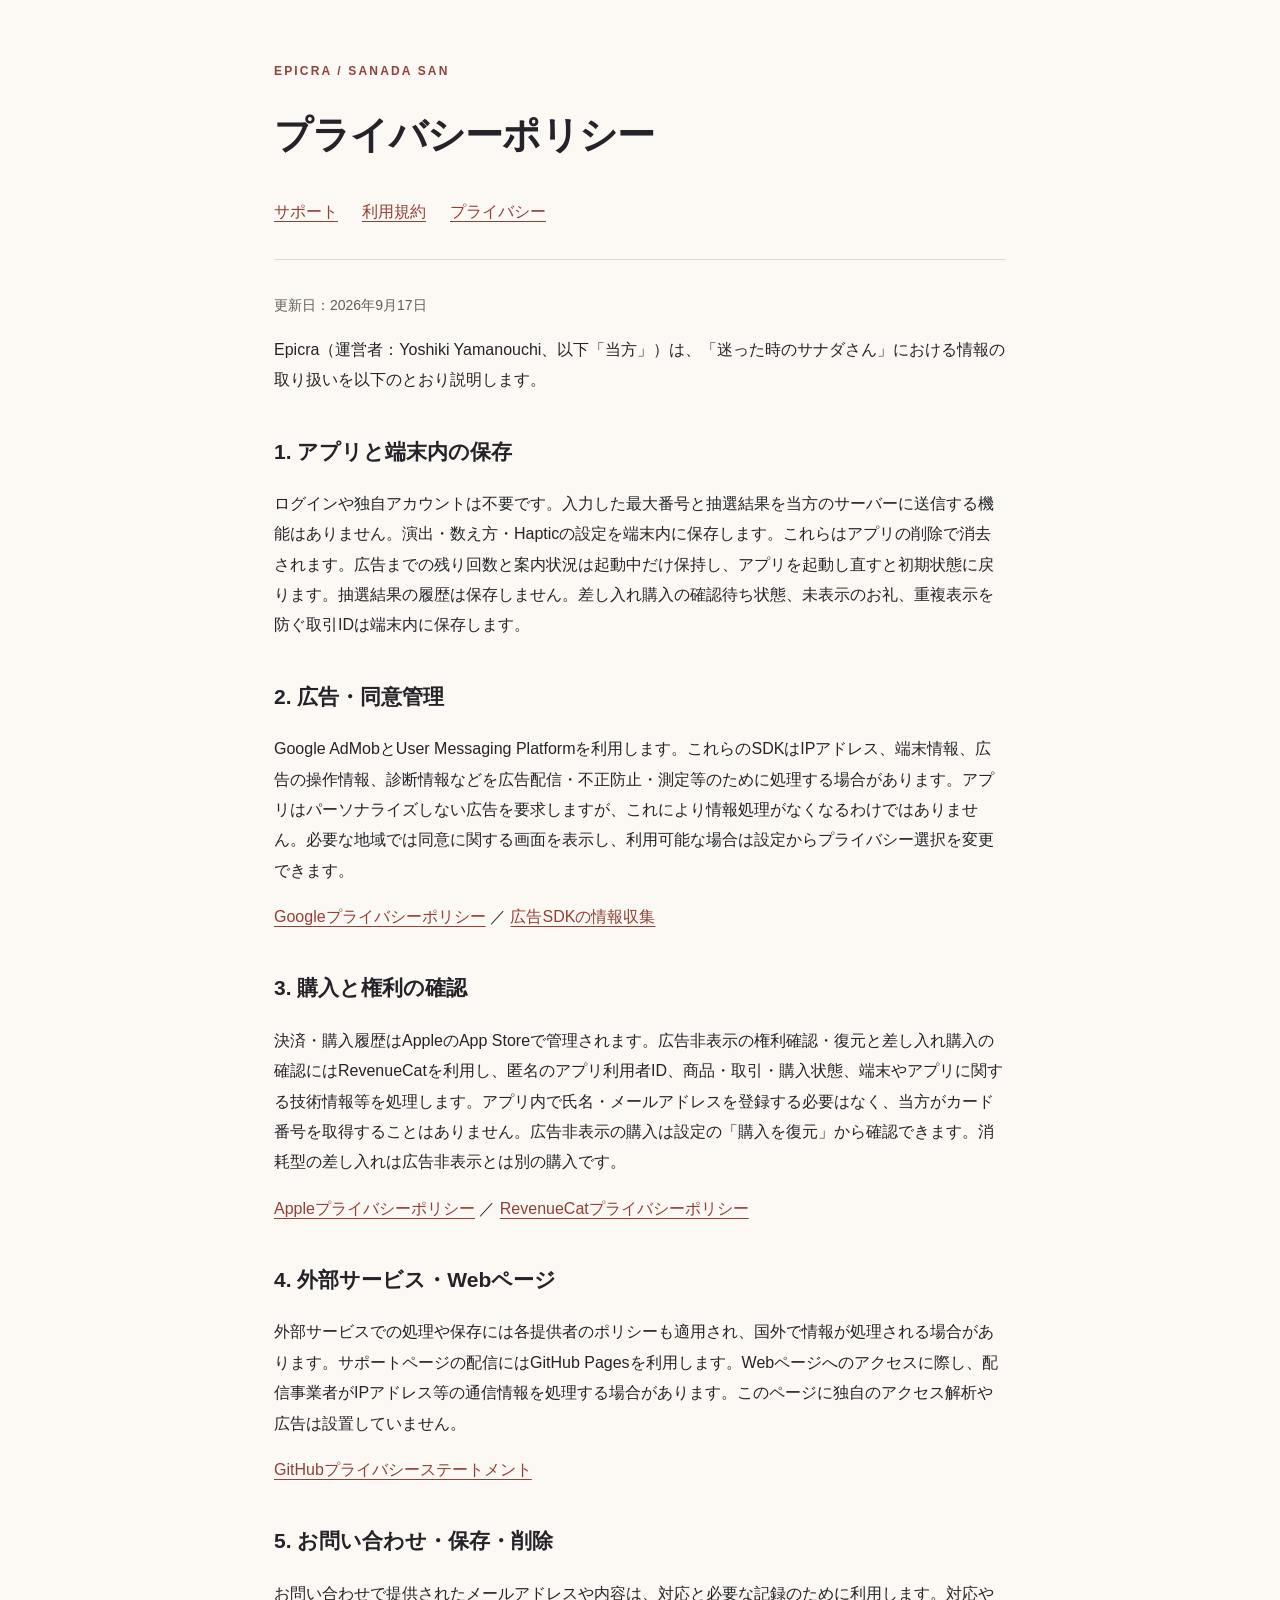
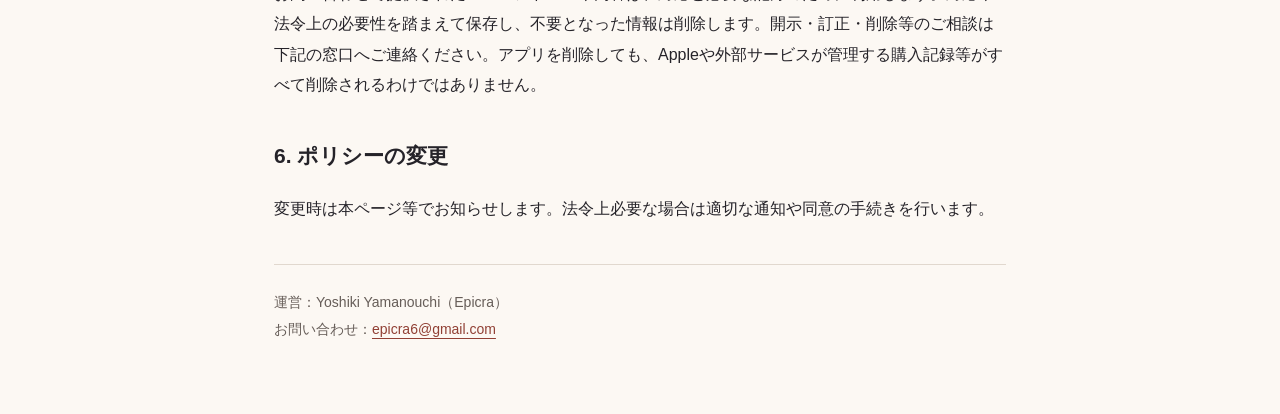
==== privacy.html @ 6781e595 "Publish SanadaSan support and legal pages" ====
<!doctype html>
<html lang="ja"><head><meta charset="utf-8"><meta name="viewport" content="width=device-width,initial-scale=1"><meta name="description" content="迷った時のサナダさんのサポート・運営情報。完全ランダムな数字を楽しむエンターテインメントアプリです。"><title>プライバシーポリシー | Epicra</title><link rel="stylesheet" href="style.css"></head><body><main><header><p class="brand">EPICRA / SANADA SAN</p><h1>プライバシーポリシー</h1><nav aria-label="ページ案内"><a href="index.html">サポート</a><a href="terms.html">利用規約</a><a href="privacy.html">プライバシー</a></nav></header><p class="note">更新日：2026年9月17日</p><p>Epicra（運営者：Yoshiki Yamanouchi、以下「当方」）は、「迷った時のサナダさん」における情報の取り扱いを以下のとおり説明します。</p><h2>1. アプリと端末内の保存</h2><p>ログインや独自アカウントは不要です。入力した最大番号と抽選結果を当方のサーバーに送信する機能はありません。演出・数え方・Hapticの設定を端末内に保存します。これらはアプリの削除で消去されます。広告までの残り回数と案内状況は起動中だけ保持し、アプリを起動し直すと初期状態に戻ります。抽選結果の履歴は保存しません。差し入れ購入の確認待ち状態、未表示のお礼、重複表示を防ぐ取引IDは端末内に保存します。</p><h2>2. 広告・同意管理</h2><p>Google AdMobとUser Messaging Platformを利用します。これらのSDKはIPアドレス、端末情報、広告の操作情報、診断情報などを広告配信・不正防止・測定等のために処理する場合があります。アプリはパーソナライズしない広告を要求しますが、これにより情報処理がなくなるわけではありません。必要な地域では同意に関する画面を表示し、利用可能な場合は設定からプライバシー選択を変更できます。</p><p><a href="https://policies.google.com/privacy?hl=ja">Googleプライバシーポリシー</a> ／ <a href="https://developers.google.com/admob/ios/privacy/data-disclosure">広告SDKの情報収集</a></p><h2>3. 購入と権利の確認</h2><p>決済・購入履歴はAppleのApp Storeで管理されます。広告非表示の権利確認・復元と差し入れ購入の確認にはRevenueCatを利用し、匿名のアプリ利用者ID、商品・取引・購入状態、端末やアプリに関する技術情報等を処理します。アプリ内で氏名・メールアドレスを登録する必要はなく、当方がカード番号を取得することはありません。広告非表示の購入は設定の「購入を復元」から確認できます。消耗型の差し入れは広告非表示とは別の購入です。</p><p><a href="https://www.apple.com/legal/privacy/jp/">Appleプライバシーポリシー</a> ／ <a href="https://www.revenuecat.com/privacy/">RevenueCatプライバシーポリシー</a></p><h2>4. 外部サービス・Webページ</h2><p>外部サービスでの処理や保存には各提供者のポリシーも適用され、国外で情報が処理される場合があります。サポートページの配信にはGitHub Pagesを利用します。Webページへのアクセスに際し、配信事業者がIPアドレス等の通信情報を処理する場合があります。このページに独自のアクセス解析や広告は設置していません。</p><p><a href="https://docs.github.com/ja/site-policy/privacy-policies/github-general-privacy-statement">GitHubプライバシーステートメント</a></p><h2>5. お問い合わせ・保存・削除</h2><p>お問い合わせで提供されたメールアドレスや内容は、対応と必要な記録のために利用します。対応や法令上の必要性を踏まえて保存し、不要となった情報は削除します。開示・訂正・削除等のご相談は下記の窓口へご連絡ください。アプリを削除しても、Appleや外部サービスが管理する購入記録等がすべて削除されるわけではありません。</p><h2>6. ポリシーの変更</h2><p>変更時は本ページ等でお知らせします。法令上必要な場合は適切な通知や同意の手続きを行います。</p><footer>運営：Yoshiki Yamanouchi（Epicra）<br>お問い合わせ：<a href="mailto:epicra6@gmail.com">epicra6@gmail.com</a></footer></main></body></html>
---- style.css ----
*{box-sizing:border-box}body{margin:0;background:#fcf8f3;color:#252329;font:16px/1.9 -apple-system,BlinkMacSystemFont,"Hiragino Sans",sans-serif}main{max-width:780px;margin:auto;padding:48px 24px 72px}header{border-bottom:1px solid #e1d8ce;padding-bottom:24px;margin-bottom:32px}.brand{font-size:12px;letter-spacing:.18em;color:#8f433b;font-weight:700}h1{font-size:clamp(26px,6vw,38px);line-height:1.45;letter-spacing:-.02em}h2{font-size:21px;margin-top:36px}a{color:#914035;text-underline-offset:4px}a:focus-visible{outline:3px solid #914035;outline-offset:5px}.card{background:#fff;border:1px solid #e9ded3;border-radius:20px;padding:24px;margin:24px 0}.note,footer{color:#665d58;font-size:14px}nav{display:flex;flex-wrap:wrap;gap:8px 24px}nav a{padding:8px 0}footer{margin-top:40px;border-top:1px solid #e1d8ce;padding-top:24px}@media(prefers-color-scheme:dark){body{background:#19181c;color:#f5efea}.card{background:#252328;border-color:#443b38}a,.brand{color:#ffb2a5}.note,footer{color:#c9bbb5}header,footer{border-color:#443b38}}
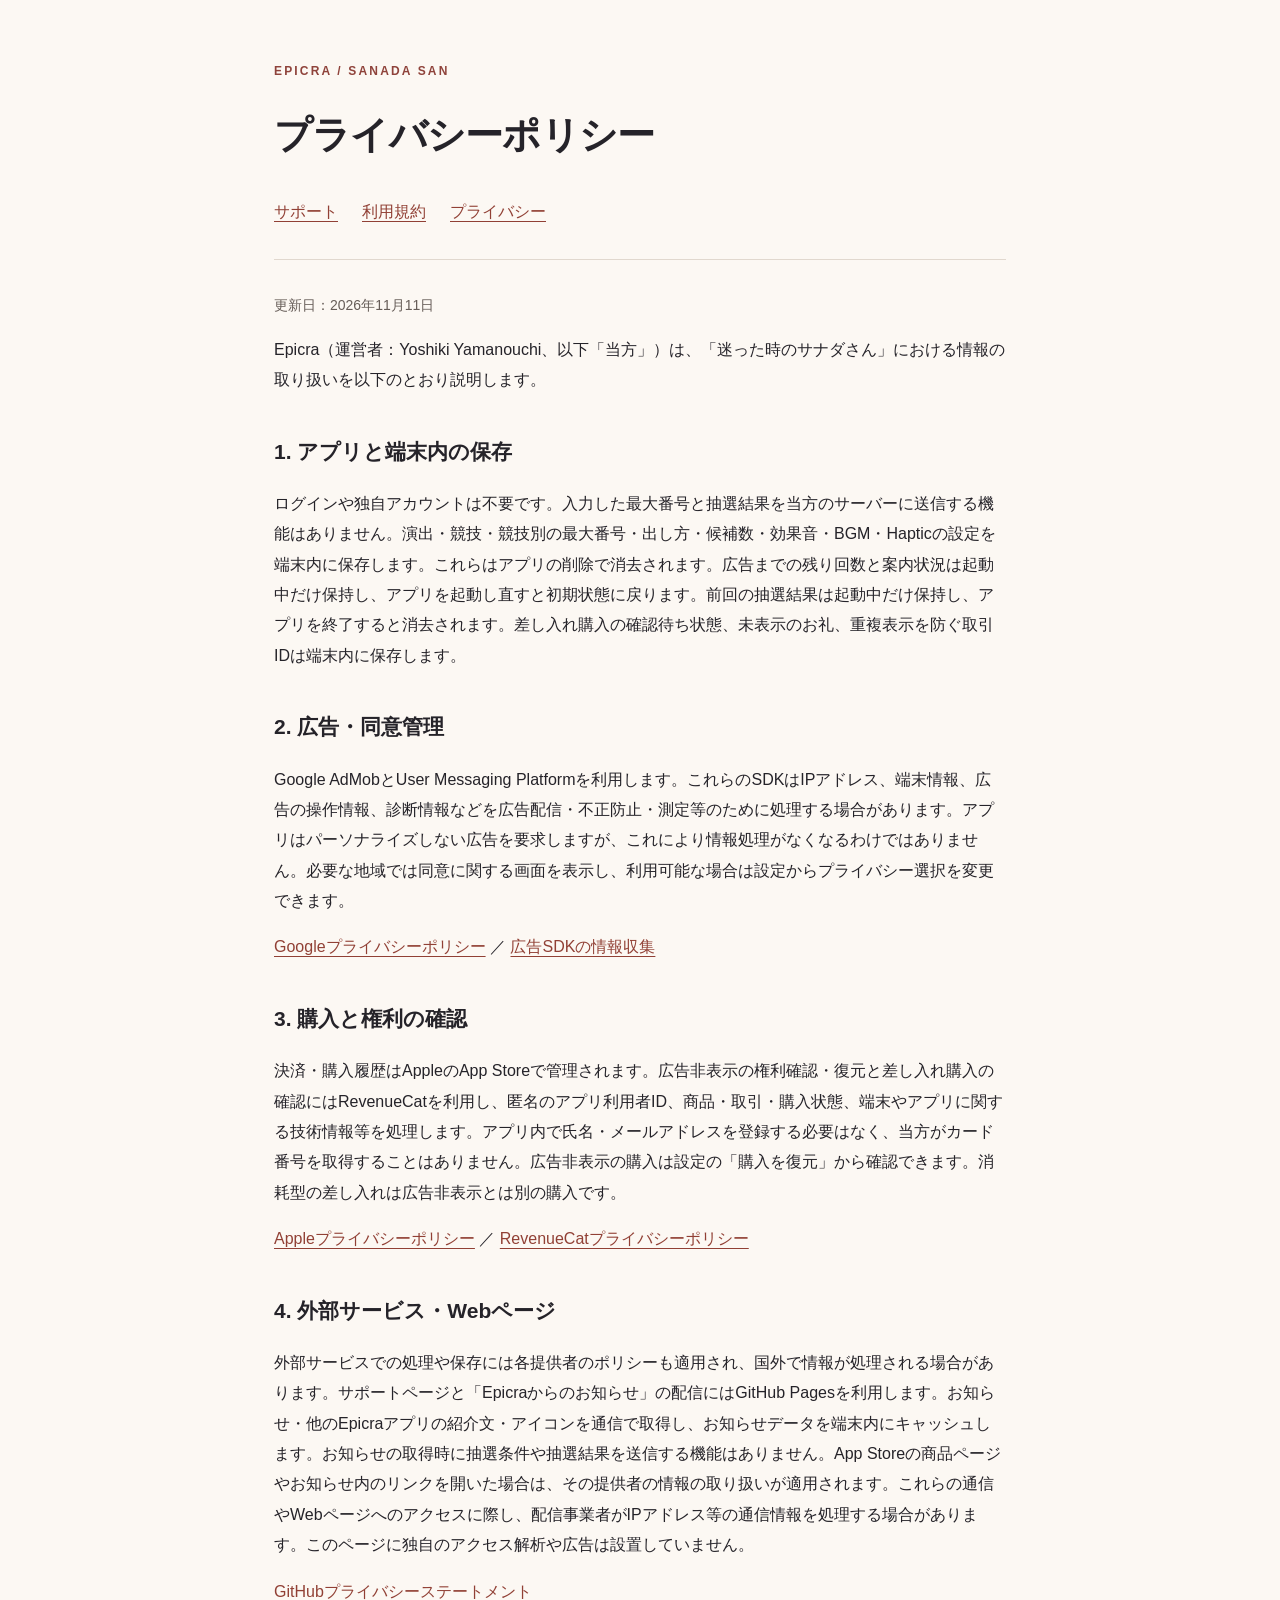
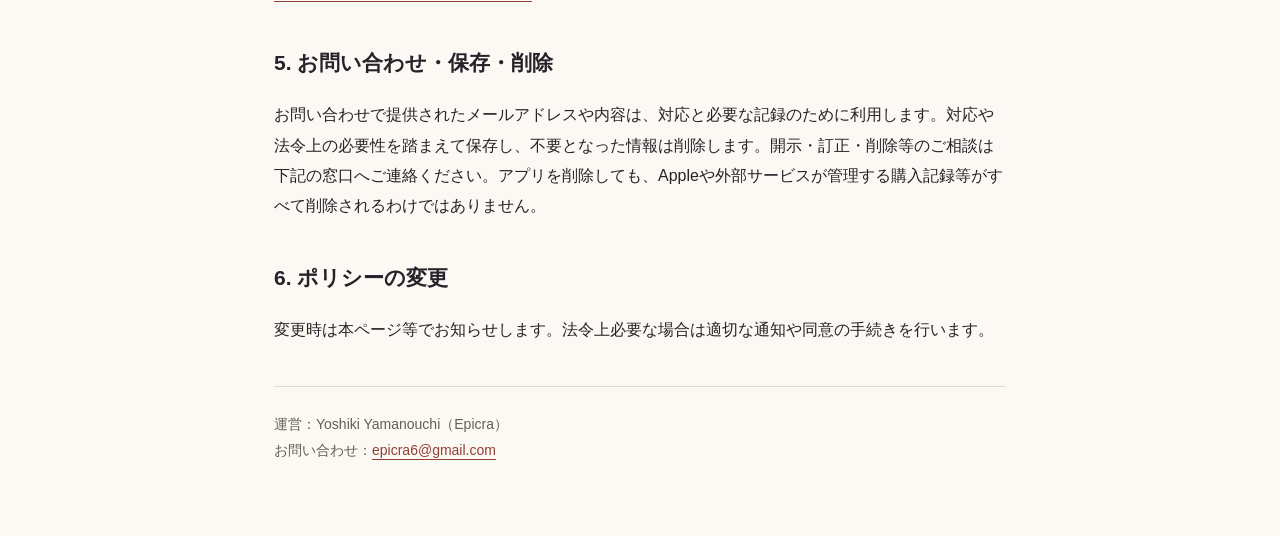
==== commit df54e5c5: "Update privacy details for SanadaSan 1.1 settings and Epicra board Updated the privacy policy with n" ====
--- a/privacy.html
+++ b/privacy.html
@@ -1,2 +1,2 @@
 <!doctype html>
-<html lang="ja"><head><meta charset="utf-8"><meta name="viewport" content="width=device-width,initial-scale=1"><meta name="description" content="迷った時のサナダさんのサポート・運営情報。完全ランダムな数字を楽しむエンターテインメントアプリです。"><title>プライバシーポリシー | Epicra</title><link rel="stylesheet" href="style.css"></head><body><main><header><p class="brand">EPICRA / SANADA SAN</p><h1>プライバシーポリシー</h1><nav aria-label="ページ案内"><a href="index.html">サポート</a><a href="terms.html">利用規約</a><a href="privacy.html">プライバシー</a></nav></header><p class="note">更新日：2026年9月17日</p><p>Epicra（運営者：Yoshiki Yamanouchi、以下「当方」）は、「迷った時のサナダさん」における情報の取り扱いを以下のとおり説明します。</p><h2>1. アプリと端末内の保存</h2><p>ログインや独自アカウントは不要です。入力した最大番号と抽選結果を当方のサーバーに送信する機能はありません。演出・数え方・Hapticの設定を端末内に保存します。これらはアプリの削除で消去されます。広告までの残り回数と案内状況は起動中だけ保持し、アプリを起動し直すと初期状態に戻ります。抽選結果の履歴は保存しません。差し入れ購入の確認待ち状態、未表示のお礼、重複表示を防ぐ取引IDは端末内に保存します。</p><h2>2. 広告・同意管理</h2><p>Google AdMobとUser Messaging Platformを利用します。これらのSDKはIPアドレス、端末情報、広告の操作情報、診断情報などを広告配信・不正防止・測定等のために処理する場合があります。アプリはパーソナライズしない広告を要求しますが、これにより情報処理がなくなるわけではありません。必要な地域では同意に関する画面を表示し、利用可能な場合は設定からプライバシー選択を変更できます。</p><p><a href="https://policies.google.com/privacy?hl=ja">Googleプライバシーポリシー</a> ／ <a href="https://developers.google.com/admob/ios/privacy/data-disclosure">広告SDKの情報収集</a></p><h2>3. 購入と権利の確認</h2><p>決済・購入履歴はAppleのApp Storeで管理されます。広告非表示の権利確認・復元と差し入れ購入の確認にはRevenueCatを利用し、匿名のアプリ利用者ID、商品・取引・購入状態、端末やアプリに関する技術情報等を処理します。アプリ内で氏名・メールアドレスを登録する必要はなく、当方がカード番号を取得することはありません。広告非表示の購入は設定の「購入を復元」から確認できます。消耗型の差し入れは広告非表示とは別の購入です。</p><p><a href="https://www.apple.com/legal/privacy/jp/">Appleプライバシーポリシー</a> ／ <a href="https://www.revenuecat.com/privacy/">RevenueCatプライバシーポリシー</a></p><h2>4. 外部サービス・Webページ</h2><p>外部サービスでの処理や保存には各提供者のポリシーも適用され、国外で情報が処理される場合があります。サポートページの配信にはGitHub Pagesを利用します。Webページへのアクセスに際し、配信事業者がIPアドレス等の通信情報を処理する場合があります。このページに独自のアクセス解析や広告は設置していません。</p><p><a href="https://docs.github.com/ja/site-policy/privacy-policies/github-general-privacy-statement">GitHubプライバシーステートメント</a></p><h2>5. お問い合わせ・保存・削除</h2><p>お問い合わせで提供されたメールアドレスや内容は、対応と必要な記録のために利用します。対応や法令上の必要性を踏まえて保存し、不要となった情報は削除します。開示・訂正・削除等のご相談は下記の窓口へご連絡ください。アプリを削除しても、Appleや外部サービスが管理する購入記録等がすべて削除されるわけではありません。</p><h2>6. ポリシーの変更</h2><p>変更時は本ページ等でお知らせします。法令上必要な場合は適切な通知や同意の手続きを行います。</p><footer>運営：Yoshiki Yamanouchi（Epicra）<br>お問い合わせ：<a href="mailto:epicra6@gmail.com">epicra6@gmail.com</a></footer></main></body></html>+<html lang="ja"><head><meta charset="utf-8"><meta name="viewport" content="width=device-width,initial-scale=1"><meta name="description" content="迷った時のサナダさんのサポート・運営情報。完全ランダムな数字を楽しむエンターテインメントアプリです。"><title>プライバシーポリシー | Epicra</title><link rel="stylesheet" href="style.css"></head><body><main><header><p class="brand">EPICRA / SANADA SAN</p><h1>プライバシーポリシー</h1><nav aria-label="ページ案内"><a href="index.html">サポート</a><a href="terms.html">利用規約</a><a href="privacy.html">プライバシー</a></nav></header><p class="note">更新日：2026年11月11日</p><p>Epicra（運営者：Yoshiki Yamanouchi、以下「当方」）は、「迷った時のサナダさん」における情報の取り扱いを以下のとおり説明します。</p><h2>1. アプリと端末内の保存</h2><p>ログインや独自アカウントは不要です。入力した最大番号と抽選結果を当方のサーバーに送信する機能はありません。演出・競技・競技別の最大番号・出し方・候補数・効果音・BGM・Hapticの設定を端末内に保存します。これらはアプリの削除で消去されます。広告までの残り回数と案内状況は起動中だけ保持し、アプリを起動し直すと初期状態に戻ります。前回の抽選結果は起動中だけ保持し、アプリを終了すると消去されます。差し入れ購入の確認待ち状態、未表示のお礼、重複表示を防ぐ取引IDは端末内に保存します。</p><h2>2. 広告・同意管理</h2><p>Google AdMobとUser Messaging Platformを利用します。これらのSDKはIPアドレス、端末情報、広告の操作情報、診断情報などを広告配信・不正防止・測定等のために処理する場合があります。アプリはパーソナライズしない広告を要求しますが、これにより情報処理がなくなるわけではありません。必要な地域では同意に関する画面を表示し、利用可能な場合は設定からプライバシー選択を変更できます。</p><p><a href="https://policies.google.com/privacy?hl=ja">Googleプライバシーポリシー</a> ／ <a href="https://developers.google.com/admob/ios/privacy/data-disclosure">広告SDKの情報収集</a></p><h2>3. 購入と権利の確認</h2><p>決済・購入履歴はAppleのApp Storeで管理されます。広告非表示の権利確認・復元と差し入れ購入の確認にはRevenueCatを利用し、匿名のアプリ利用者ID、商品・取引・購入状態、端末やアプリに関する技術情報等を処理します。アプリ内で氏名・メールアドレスを登録する必要はなく、当方がカード番号を取得することはありません。広告非表示の購入は設定の「購入を復元」から確認できます。消耗型の差し入れは広告非表示とは別の購入です。</p><p><a href="https://www.apple.com/legal/privacy/jp/">Appleプライバシーポリシー</a> ／ <a href="https://www.revenuecat.com/privacy/">RevenueCatプライバシーポリシー</a></p><h2>4. 外部サービス・Webページ</h2><p>外部サービスでの処理や保存には各提供者のポリシーも適用され、国外で情報が処理される場合があります。サポートページと「Epicraからのお知らせ」の配信にはGitHub Pagesを利用します。お知らせ・他のEpicraアプリの紹介文・アイコンを通信で取得し、お知らせデータを端末内にキャッシュします。お知らせの取得時に抽選条件や抽選結果を送信する機能はありません。App Storeの商品ページやお知らせ内のリンクを開いた場合は、その提供者の情報の取り扱いが適用されます。これらの通信やWebページへのアクセスに際し、配信事業者がIPアドレス等の通信情報を処理する場合があります。このページに独自のアクセス解析や広告は設置していません。</p><p><a href="https://docs.github.com/ja/site-policy/privacy-policies/github-general-privacy-statement">GitHubプライバシーステートメント</a></p><h2>5. お問い合わせ・保存・削除</h2><p>お問い合わせで提供されたメールアドレスや内容は、対応と必要な記録のために利用します。対応や法令上の必要性を踏まえて保存し、不要となった情報は削除します。開示・訂正・削除等のご相談は下記の窓口へご連絡ください。アプリを削除しても、Appleや外部サービスが管理する購入記録等がすべて削除されるわけではありません。</p><h2>6. ポリシーの変更</h2><p>変更時は本ページ等でお知らせします。法令上必要な場合は適切な通知や同意の手続きを行います。</p><footer>運営：Yoshiki Yamanouchi（Epicra）<br>お問い合わせ：<a href="mailto:epicra6@gmail.com">epicra6@gmail.com</a></footer></main></body></html>
